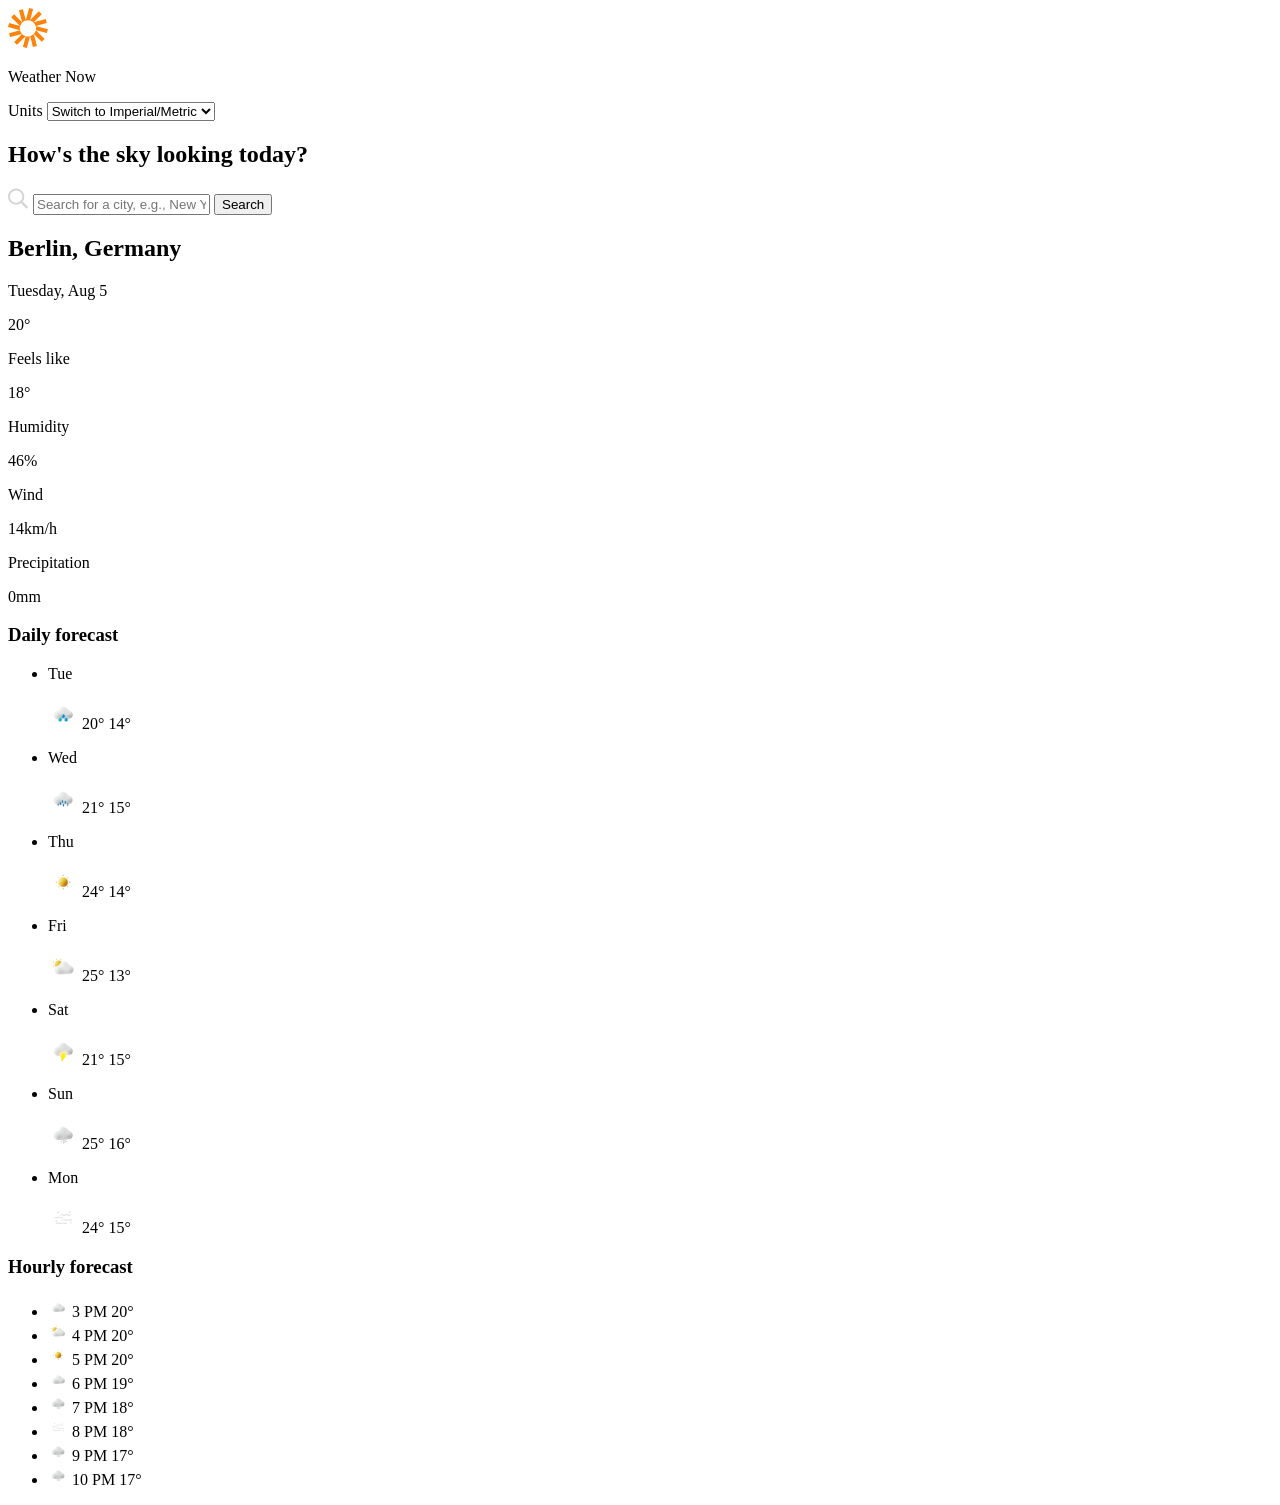
==== index.html @ db1abc0e "fix structure" ====
<!DOCTYPE html>
<html lang="en">
<head>
  <meta charset="UTF-8">
  <meta name="viewport" content="width=device-width, initial-scale=1.0"> <!-- displays site properly based on user's device -->

  <link rel="icon" type="image/png" sizes="32x32" href="./assets/images/favicon-32x32.png">
  
  <title>Frontend Mentor | Weather app</title>

</head>
<body>

  <div class="app">

<header>
  <div class="logo">
    <img src="./assets/images/logo.svg" alt="logo">
    <p>Weather Now</p>
  </div>
<!-- <label for="select">Units</label> -->
  <div class="units">
  <label for="select">Units</label>
  <select id="select">
    <option value="">Switch to Imperial/Metric</option>
    <option value="">Temperature</option>
    <option value="">Celsius (°C)</option>
    <option value="">Fahrenheit (°F)</option>
    <option value=""> Wind Speed   km/h
    mph</option>
    <option value="">Precipitation</option>
    <option value="">Millimeters (mm)</option>
     <option value="">  Inches (in)</option>
  </select>
</div>
  </header>

<section class="search">
  <h1>How's the sky looking today?</h1>
<label class="label">
  <img src="./assets/images/icon-search.svg" alt="search">
 
  <input type="text" placeholder="Search for a city, e.g., New York">
</label>
<button>Search</button>
</section>

<div class="content">
  <div class="left">
    <div class="main-card">
      <div class="weather-info">
        <h2>Berlin, Germany</h2>
        <p>Tuesday, Aug 5</p>
      </div>
    <div class="temperature">
        <span>20°</span>
      </div>
  
      </div>

      <div class="stat-card">
            <div class="stat">
              <p>Feels like</p>
              <span>18°</span>
            </div>
             <div class="stat">
               <p>Humidity</p>
              <span>46%</span>
             </div>
              <div class="stat">
                <p>Wind</p>
              <span>14km/h</span>
              </div>
               <div class="stat">
                 <p>Precipitation</p>
               <span>0mm</span>
               </div>
        </div>
               <section class="daily">
              <h3>Daily forecast</h3>
  
              <ul class="daily-card">
                <li>
                  <p>Tue</p>
                  <img src="./assets/images/icon-rain.webp" alt="tue" width="30px" height="30px">
                  <span>20°</span>
                  <span>14°</span>
                </li>
                <li>
                   <p>Wed</p>
                  <img src="./assets/images/icon-drizzle.webp" alt="tue" width="30px" height="30px">
                  <span>21°</span>
                  <span>15°</span>
                </li>
                <li>
                   <p>Thu</p>
                  <img src="./assets/images/icon-sunny.webp" alt="tue" width="30px" height="30px">
                  <span>24°</span>
                  <span>14°</span>
                </li>
                <li>
                   <p>Fri</p>
                  <img src="./assets/images/icon-partly-cloudy.webp" alt="tue" width="30px" height="30px">
                  <span>25°</span>
                  <span>13°</span>
                </li>
                <li>
                  <p>Sat</p>
                  <img src="./assets/images/icon-storm.webp" alt="tue" width="30px" height="30px">
                  <span>21°</span>
                  <span>15°</span>
                </li>
                <li>
                  <p>Sun</p>
                  <img src="./assets/images/icon-snow.webp" alt="tue" width="30px" height="30px">
                  <span>25°</span>
                  <span>16°</span>
                </li>
                <li>
                  <p>Mon</p>
                  <img src="./assets/images/icon-fog.webp" alt="tue" width="30px" height="30px">
                  <span>24°</span>
                  <span>15°</span>
                </li>
              </ul>
              <!-- Insert daily forecast for the next 7 days here -->
            </section>
  </div>
  
  
    <div class="right">
      <h3>Hourly forecast</h3>
      <ul class="hourly">
        <li>
          <img src="./assets/images/icon-overcast.webp" alt="tue" width="20px" height="20px">
          <span>3 PM</span>
          <span>20°</span>
        </li>
         <li>
          <img src="./assets/images/icon-partly-cloudy.webp" alt="tue" width="20px" height="20px">
          <span>4 PM</span>
          <span>20°</span>
        </li>
        <li>
          <img src="./assets/images/icon-sunny.webp" alt="tue" width="20px" height="20px">
          <span>5 PM</span>
          <span>20°</span>
        </li>
         <li>
          <img src="./assets/images/icon-overcast.webp" alt="tue" width="20px" height="20px">
          <span>6 PM</span>
          <span>19°</span>
        </li>
         <li>
          <img src="./assets/images/icon-snow.webp" alt="tue" width="20px" height="20px">
          <span>7 PM</span>
          <span>18°</span>
        </li>
         <li>
          <img src="./assets/images/icon-fog.webp" alt="tue" width="20px" height="20px">
          <span>8 PM</span>
          <span>18°</span>
        </li>
         <li>
          <img src="./assets/images/icon-snow.webp" alt="tue" width="20px" height="20px">
          <span>9 PM</span>
          <span>17°</span>
        </li>
          <li>
          <img src="./assets/images/icon-snow.webp" alt="tue" width="20px" height="20px">
          <span>10 PM</span>
          <span>17°</span>
        </li>
      </ul>
        </div>
</div>
</div>
    <!-- Insert hourly forecast for the selected day here -->
</div>
</body>
</html>
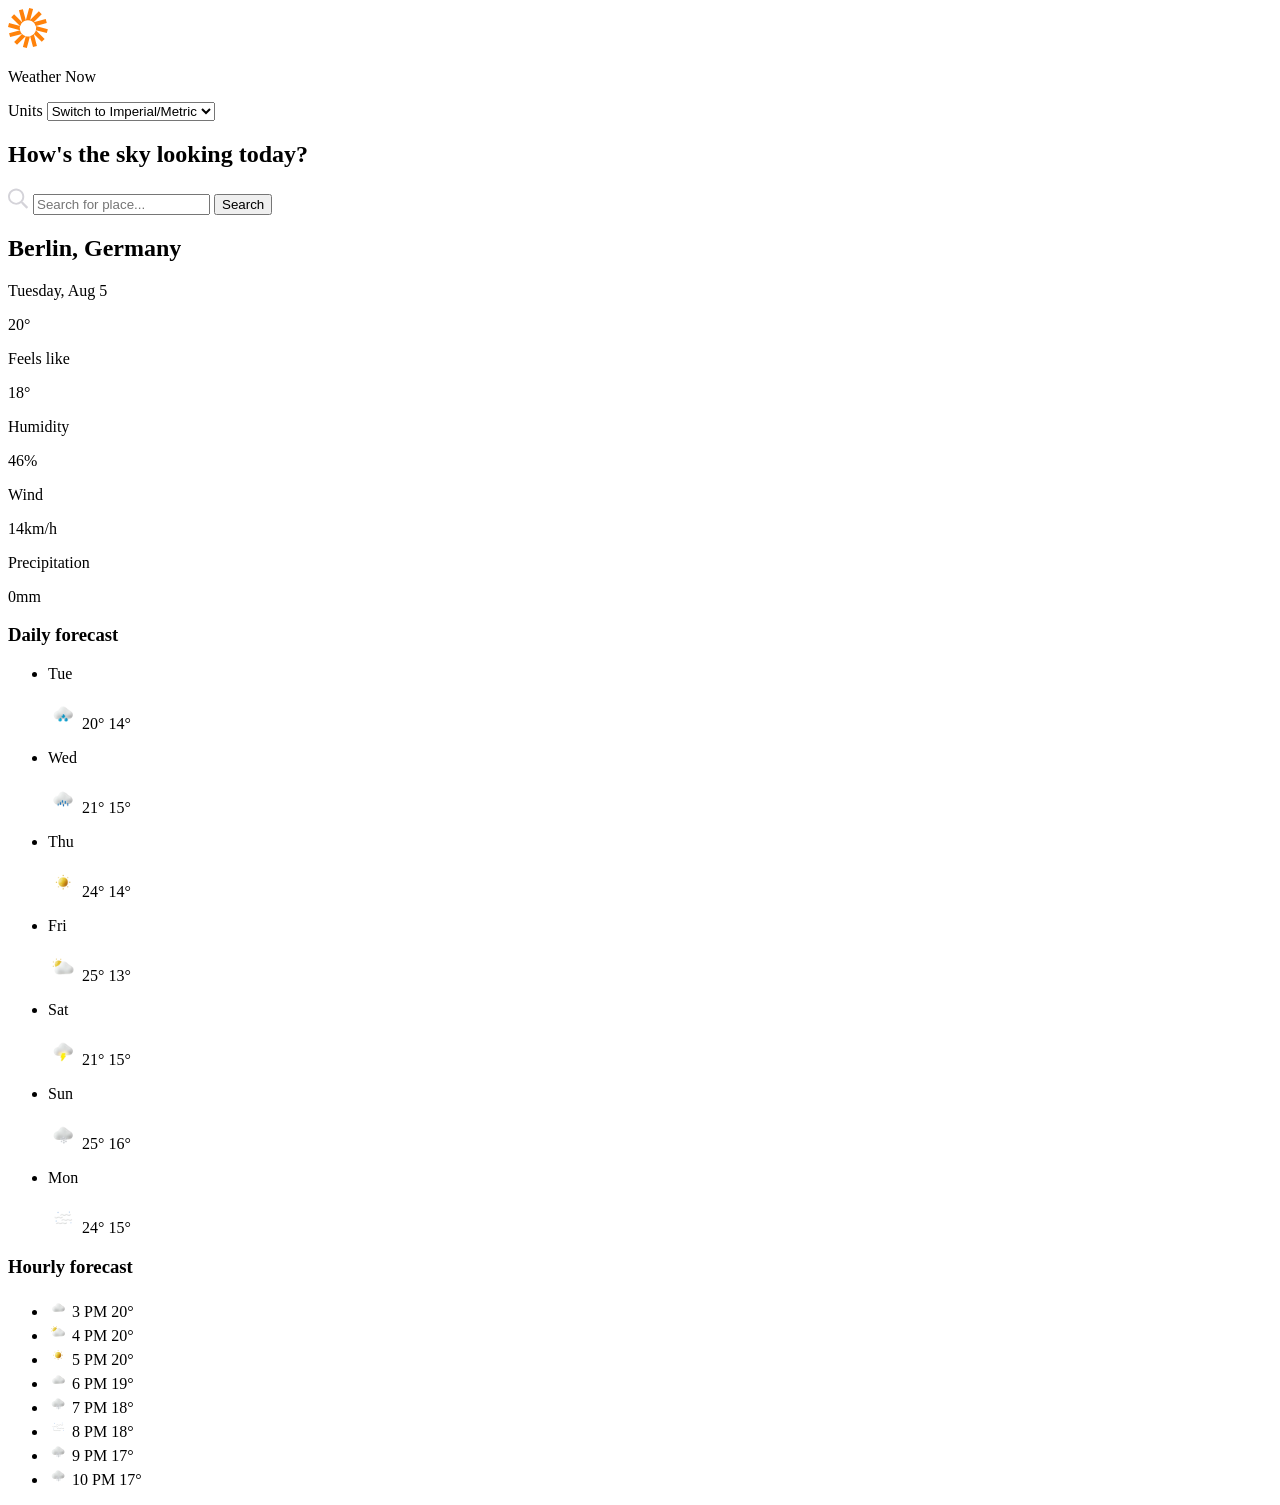
==== commit 77b21e84: "fix html" ====
--- a/index.html
+++ b/index.html
@@ -40,7 +40,7 @@
 <label class="label">
   <img src="./assets/images/icon-search.svg" alt="search">
  
-  <input type="text" placeholder="Search for a city, e.g., New York">
+  <input type="text" placeholder="Search for place...">
 </label>
 <button>Search</button>
 </section>
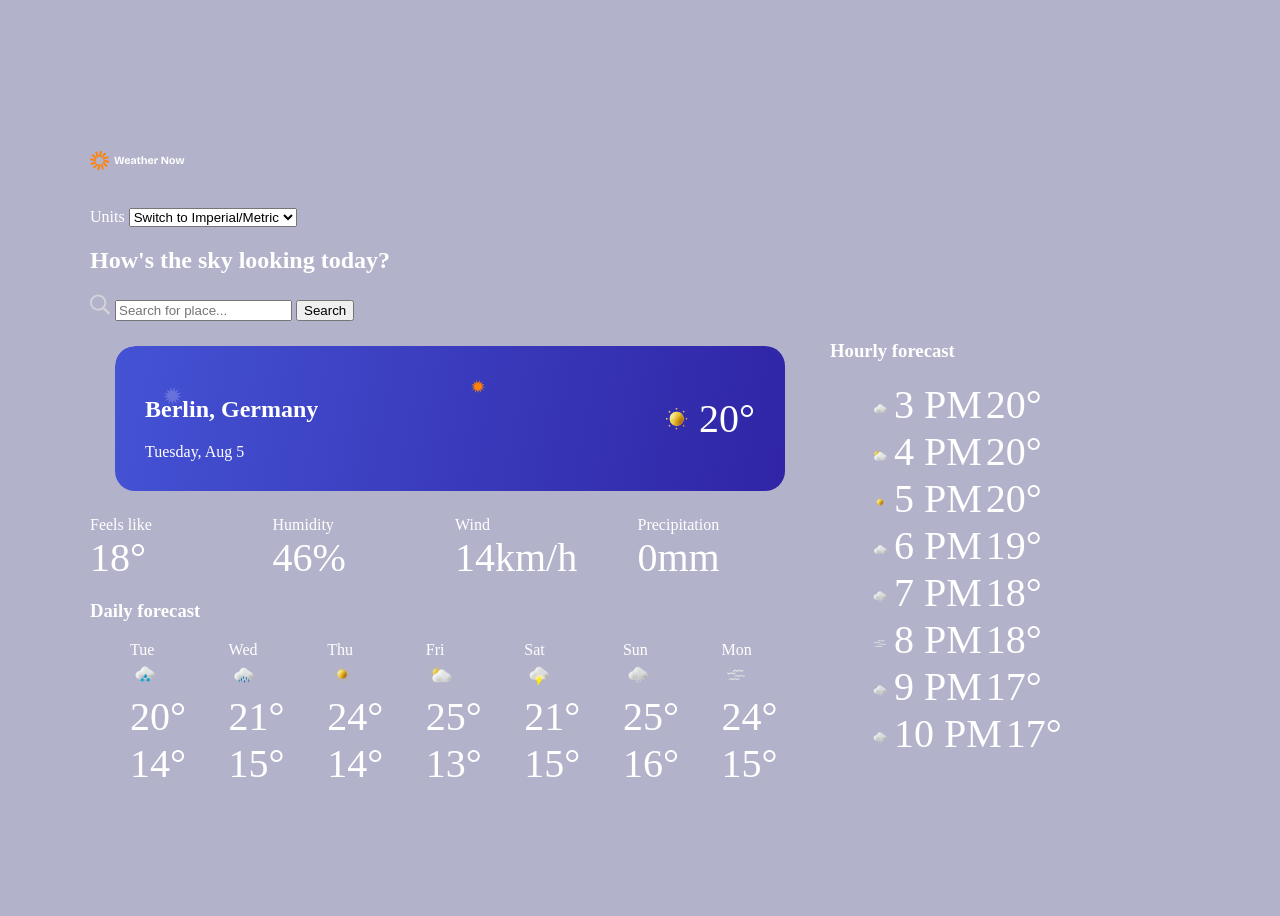
==== commit af306609: "create css" ====
--- a/index.html
+++ b/index.html
@@ -7,16 +7,14 @@
   <link rel="icon" type="image/png" sizes="32x32" href="./assets/images/favicon-32x32.png">
   
   <title>Frontend Mentor | Weather app</title>
-
+  <link rel="stylesheet" href="./style.css">
 </head>
 <body>
 
   <div class="app">
-
-<header>
+  <header>
   <div class="logo">
-    <img src="./assets/images/logo.svg" alt="logo">
-    <p>Weather Now</p>
+    <img src="./assets/images/logo.svg" alt="logo" width="95px" height="95px">
   </div>
 <!-- <label for="select">Units</label> -->
   <div class="units">
@@ -52,7 +50,12 @@
         <h2>Berlin, Germany</h2>
         <p>Tuesday, Aug 5</p>
       </div>
+      <div class="temperature-mobile">
+      <img src="./assets/images/icon-sunny.webp" alt="tue" width="45px" height="45px">
+        <span>68°</span>
+      </div>
     <div class="temperature">
+      <img src="./assets/images/icon-sunny.webp" alt="tue" width="45px" height="45px">
         <span>20°</span>
       </div>
   
@@ -176,6 +179,5 @@
 </div>
 </div>
     <!-- Insert hourly forecast for the selected day here -->
-</div>
 </body>
 </html>
--- a/style.css
+++ b/style.css
@@ -0,0 +1,113 @@
+body{
+    display: flex;
+    justify-content: center;
+    align-items: center;
+    min-height: 100vh;
+    color: white;
+    background-color:rgb(178, 178, 202);
+}
+
+ul{
+    list-style-type: none;
+}
+span{
+    color: white;
+    font-size: 40px;
+}
+.app{
+    width: 1100px;
+}
+
+@media screen and (min-width: 768px){
+.content{
+    display: grid;
+    grid-template-columns: 2fr 1fr;
+    gap: 20px;
+}
+}
+
+.stat-card{
+    display: grid;
+    grid-template-columns: repeat(2, 1fr);
+}
+
+@media screen and (min-width: 768px){
+.stat-card{
+    display: grid;
+    grid-template-columns: repeat(4, 1fr);
+    gap: 10px;
+}
+}
+
+@media screen and (min-width: 768px){
+    .daily-card{
+    display: flex;
+    gap: 10px;
+}
+}
+
+.daily-card{
+    display: grid;
+     grid-template-columns: repeat(3, 1fr);
+    gap: 15px;
+}
+
+@media screen and (min-width: 768px){
+    .daily-card{
+    display: flex;
+    gap: 10px;
+}
+}
+
+.main-card{
+    background-image: url(./assets/images/bg-today-small.svg);
+    padding: 15px;
+    border-radius: 20px;
+    /* margin: 30px; */
+}
+@media screen and (min-width: 768px){
+.main-card{
+    background-image: url(./assets/images/bg-today-large.svg);
+    padding: 30px;
+    border-radius: 20px;
+    display: flex;
+    justify-content: space-between;
+    margin: 25px;
+}
+}
+
+.temperature-mobile{
+    display: flex;
+justify-content: center;
+align-items: center;
+}
+
+@media screen and (min-width: 768px){
+.temperature-mobile{
+display: none;
+}
+}
+
+@media screen and (min-width: 768px){
+.temperature{
+display: flex;
+justify-content: center;
+align-items: center;
+}
+}
+
+
+
+@media screen and (max-width: 765px){
+    .temperature{
+display: none;
+}
+}
+.logo{
+    display: flex;
+    align-items: center;
+    gap: 8px;
+}
+p{
+    margin: 0;
+}
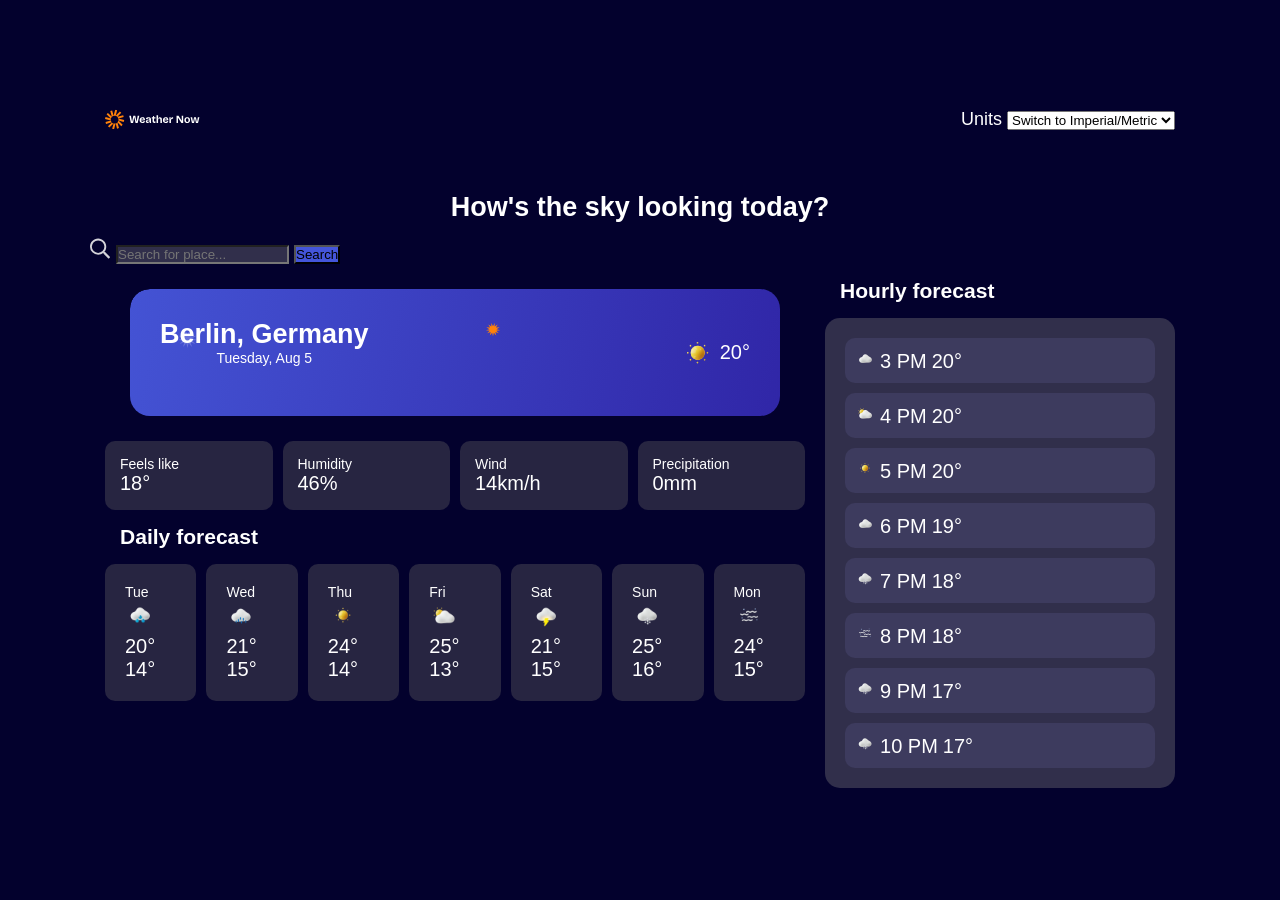
==== commit d277b866: "create mobile-version" ====
--- a/index.html
+++ b/index.html
@@ -3,18 +3,15 @@
 <head>
   <meta charset="UTF-8">
   <meta name="viewport" content="width=device-width, initial-scale=1.0"> <!-- displays site properly based on user's device -->
-
   <link rel="icon" type="image/png" sizes="32x32" href="./assets/images/favicon-32x32.png">
-  
-  <title>Frontend Mentor | Weather app</title>
+  <title>Weather app</title>
   <link rel="stylesheet" href="./style.css">
 </head>
 <body>
-
   <div class="app">
   <header>
   <div class="logo">
-    <img src="./assets/images/logo.svg" alt="logo" width="95px" height="95px">
+  <img src="./assets/images/logo.svg" alt="logo" width="95px" height="95px">
   </div>
 <!-- <label for="select">Units</label> -->
   <div class="units">
@@ -24,25 +21,21 @@
     <option value="">Temperature</option>
     <option value="">Celsius (°C)</option>
     <option value="">Fahrenheit (°F)</option>
-    <option value=""> Wind Speed   km/h
-    mph</option>
+    <option value=""> Wind Speed km/h mph</option>
     <option value="">Precipitation</option>
     <option value="">Millimeters (mm)</option>
-     <option value="">  Inches (in)</option>
+     <option value="">Inches (in)</option>
   </select>
-</div>
+  </div>
   </header>
-
-<section class="search">
+  <section class="search">
   <h1>How's the sky looking today?</h1>
 <label class="label">
   <img src="./assets/images/icon-search.svg" alt="search">
- 
   <input type="text" placeholder="Search for place...">
 </label>
 <button>Search</button>
 </section>
-
 <div class="content">
   <div class="left">
     <div class="main-card">
@@ -51,17 +44,15 @@
         <p>Tuesday, Aug 5</p>
       </div>
       <div class="temperature-mobile">
-      <img src="./assets/images/icon-sunny.webp" alt="tue" width="45px" height="45px">
+      <img src="./assets/images/icon-sunny.webp" alt="tue" width="80px" height="80px">
         <span>68°</span>
       </div>
     <div class="temperature">
       <img src="./assets/images/icon-sunny.webp" alt="tue" width="45px" height="45px">
         <span>20°</span>
       </div>
-  
       </div>
-
-      <div class="stat-card">
+    <div class="stat-card">
             <div class="stat">
               <p>Feels like</p>
               <span>18°</span>
@@ -81,95 +72,91 @@
         </div>
                <section class="daily">
               <h3>Daily forecast</h3>
-  
               <ul class="daily-card">
-                <li>
+                <li class="dayly-days">
                   <p>Tue</p>
                   <img src="./assets/images/icon-rain.webp" alt="tue" width="30px" height="30px">
                   <span>20°</span>
                   <span>14°</span>
                 </li>
-                <li>
+                <li class="dayly-days">
                    <p>Wed</p>
                   <img src="./assets/images/icon-drizzle.webp" alt="tue" width="30px" height="30px">
                   <span>21°</span>
                   <span>15°</span>
                 </li>
-                <li>
+                <li class="dayly-days">
                    <p>Thu</p>
                   <img src="./assets/images/icon-sunny.webp" alt="tue" width="30px" height="30px">
                   <span>24°</span>
                   <span>14°</span>
                 </li>
-                <li>
+                <li class="dayly-days">
                    <p>Fri</p>
                   <img src="./assets/images/icon-partly-cloudy.webp" alt="tue" width="30px" height="30px">
                   <span>25°</span>
                   <span>13°</span>
                 </li>
-                <li>
+                <li class="dayly-days">
                   <p>Sat</p>
                   <img src="./assets/images/icon-storm.webp" alt="tue" width="30px" height="30px">
                   <span>21°</span>
                   <span>15°</span>
                 </li>
-                <li>
+                <li class="dayly-days">
                   <p>Sun</p>
                   <img src="./assets/images/icon-snow.webp" alt="tue" width="30px" height="30px">
                   <span>25°</span>
                   <span>16°</span>
                 </li>
-                <li>
+                <li class="dayly-days">
                   <p>Mon</p>
                   <img src="./assets/images/icon-fog.webp" alt="tue" width="30px" height="30px">
                   <span>24°</span>
                   <span>15°</span>
                 </li>
               </ul>
-              <!-- Insert daily forecast for the next 7 days here -->
             </section>
   </div>
-  
-  
-    <div class="right">
+  <div class="right">
       <h3>Hourly forecast</h3>
       <ul class="hourly">
-        <li>
+        <li class="card-hourly">
           <img src="./assets/images/icon-overcast.webp" alt="tue" width="20px" height="20px">
           <span>3 PM</span>
           <span>20°</span>
         </li>
-         <li>
+         <li class="card-hourly">
           <img src="./assets/images/icon-partly-cloudy.webp" alt="tue" width="20px" height="20px">
           <span>4 PM</span>
           <span>20°</span>
         </li>
-        <li>
+        <li class="card-hourly">
           <img src="./assets/images/icon-sunny.webp" alt="tue" width="20px" height="20px">
           <span>5 PM</span>
           <span>20°</span>
         </li>
-         <li>
+         <li class="card-hourly">
           <img src="./assets/images/icon-overcast.webp" alt="tue" width="20px" height="20px">
           <span>6 PM</span>
           <span>19°</span>
         </li>
-         <li>
+         <li class="card-hourly">
           <img src="./assets/images/icon-snow.webp" alt="tue" width="20px" height="20px">
           <span>7 PM</span>
           <span>18°</span>
         </li>
-         <li>
+         <li class="card-hourly">
           <img src="./assets/images/icon-fog.webp" alt="tue" width="20px" height="20px">
           <span>8 PM</span>
           <span>18°</span>
         </li>
-         <li>
+         <li class="card-hourly">
           <img src="./assets/images/icon-snow.webp" alt="tue" width="20px" height="20px">
           <span>9 PM</span>
           <span>17°</span>
         </li>
-          <li>
+          <li class="card-hourly">
           <img src="./assets/images/icon-snow.webp" alt="tue" width="20px" height="20px">
           <span>10 PM</span>
           <span>17°</span>
--- a/style.css
+++ b/style.css
@@ -1,25 +1,92 @@
+:root {
+  --primary-background-color:  hsl(243, 96%, 9%);
+  --primary-background-section:  hsl(243, 27%, 20%);
+  --primary-card-right: hsl(243, 23%, 24%);
+  --primary-card-hourly:hsl(243, 23%, 30%);
+  --primary-card-section-color: hsl(0, 0%, 100%);
+}
+
+*{
+    margin: 0;
+    padding: 0;
+}
+
+
 body{
+      font-family: "Barlow Semi Condensed", sans-serif;
+    font-size: 18px;
+    font-weight: 300;
     display: flex;
     justify-content: center;
     align-items: center;
     min-height: 100vh;
     color: white;
-    background-color:rgb(178, 178, 202);
+    background-color:var(--primary-background-color);
 }
 
 ul{
     list-style-type: none;
 }
+
+
 span{
     color: white;
-    font-size: 40px;
-}
+    font-size: 20px;
+    font-weight: 200;
+}
+
+input{
+    background-color: var(--primary-card-right);
+   
+}
+
+button{
+    background-color: hsl(233, 67%, 56%);
+}
+
+header{
+    display: flex;
+    justify-content: space-between;
+    align-items: center;
+    margin: 0 15px 10px 15px;
+}
+
+h1{
+    text-align: center;
+    padding: 15px;
+}
+
+h3{
+    padding: 15px;
+}
+
+p{
+    font-size: 14px;
+}
+
 .app{
-    width: 1100px;
-}
-
-@media screen and (min-width: 768px){
+    max-width: 1100px;
+}
+
+.stat{
+    padding: 15px;
+    background-color: var(--primary-background-section);
+}
+
+.card-hourly{
+    background-color: var(--primary-card-hourly);
+    padding: 10px;
+    margin: 10px;
+    border-radius: 10px;
+}
+
 .content{
+    margin-left: 15px;
+    margin-right: 15px;
+}
+
+@media screen and (min-width: 768px){
+    .content{
     display: grid;
     grid-template-columns: 2fr 1fr;
     gap: 20px;
@@ -29,10 +96,15 @@
 .stat-card{
     display: grid;
     grid-template-columns: repeat(2, 1fr);
-}
-
-@media screen and (min-width: 768px){
-.stat-card{
+    gap: 10px;
+}
+
+.stat{
+    border-radius: 10px;
+}
+
+@media screen and (min-width: 768px){
+    .stat-card{
     display: grid;
     grid-template-columns: repeat(4, 1fr);
     gap: 10px;
@@ -42,14 +114,22 @@
 @media screen and (min-width: 768px){
     .daily-card{
     display: flex;
-    gap: 10px;
+    gap: 20px;
 }
 }
 
 .daily-card{
-    display: grid;
-     grid-template-columns: repeat(3, 1fr);
-    gap: 15px;
+    /* margin: 15px; */
+    display: grid;
+    grid-template-columns: repeat(3, 1fr);
+    gap: 10px;
+
+  }
+
+.dayly-days{
+  background-color: var(--primary-background-section);
+  border-radius: 10px;
+  padding: 20px;
 }
 
 @media screen and (min-width: 768px){
@@ -63,8 +143,10 @@
     background-image: url(./assets/images/bg-today-small.svg);
     padding: 15px;
     border-radius: 20px;
-    /* margin: 30px; */
-}
+    margin: 18px 0 18px 0;
+    
+}
+
 @media screen and (min-width: 768px){
 .main-card{
     background-image: url(./assets/images/bg-today-large.svg);
@@ -76,23 +158,29 @@
 }
 }
 
+.weather-info{
+    text-align: center;
+    margin-bottom: 20px;
+}
 .temperature-mobile{
     display: flex;
-justify-content: center;
-align-items: center;
+    justify-content: center;
+    align-items: center;
+    gap: 40px;
+    font-weight:bold;
 }
 
 @media screen and (min-width: 768px){
 .temperature-mobile{
-display: none;
+    display: none;
 }
 }
 
 @media screen and (min-width: 768px){
 .temperature{
-display: flex;
-justify-content: center;
-align-items: center;
+    display: flex;
+    justify-content: center;
+    align-items: center;
 }
 }
 
@@ -100,7 +188,7 @@
 
 @media screen and (max-width: 765px){
     .temperature{
-display: none;
+    display: none;
 }
 }
 .logo{
@@ -108,6 +196,11 @@
     align-items: center;
     gap: 8px;
 }
-p{
-    margin: 0;
+
+
+.hourly{
+    background-color: var(--primary-card-right);
+  padding: 10px;
+  border-radius: 15px;
+  margin-bottom: 40px;
 }
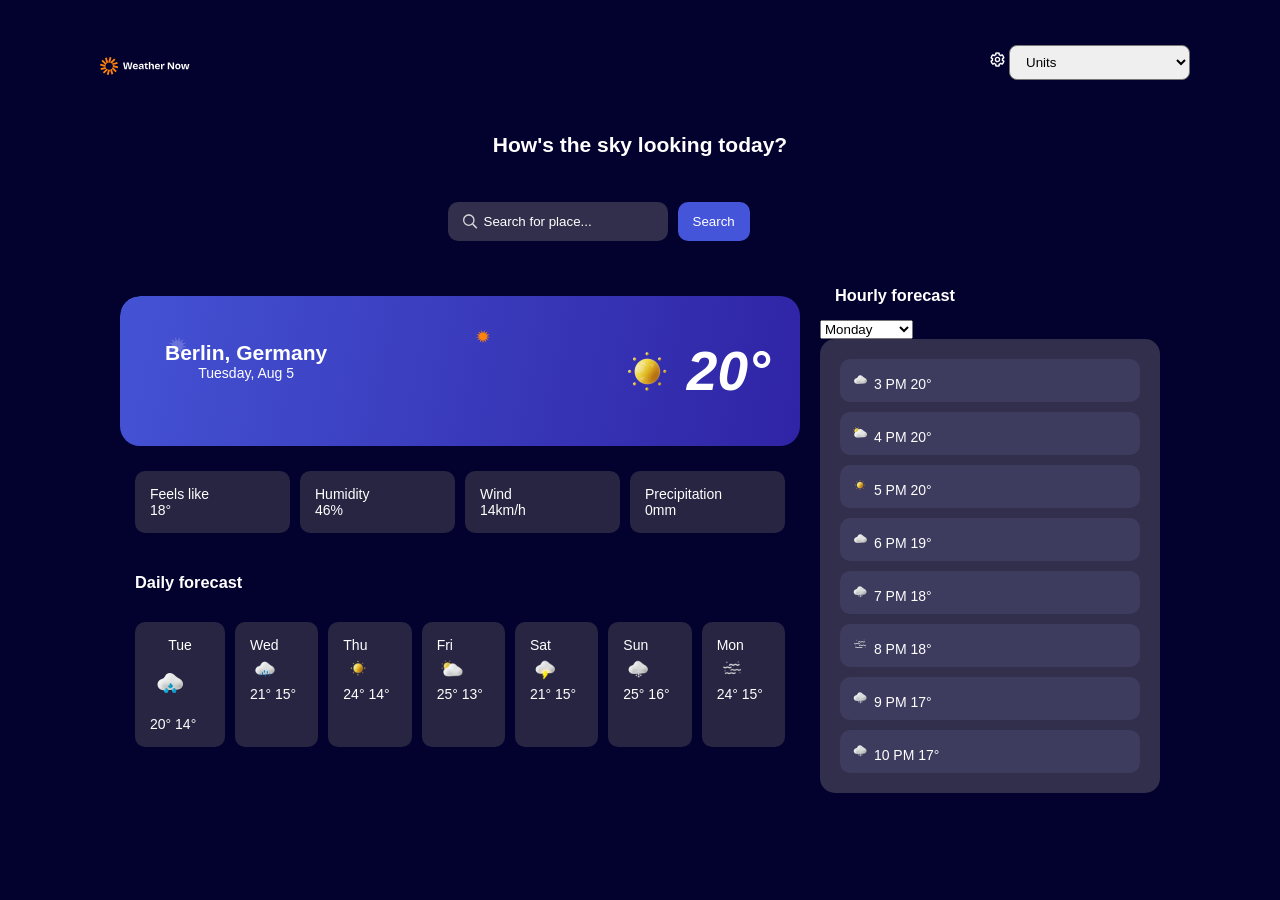
==== commit 90263331: "search section" ====
--- a/index.html
+++ b/index.html
@@ -1,170 +1,291 @@
-<!DOCTYPE html>
+<!doctype html>
 <html lang="en">
-<head>
-  <meta charset="UTF-8">
-  <meta name="viewport" content="width=device-width, initial-scale=1.0"> <!-- displays site properly based on user's device -->
-  <link rel="icon" type="image/png" sizes="32x32" href="./assets/images/favicon-32x32.png">
-  <title>Weather app</title>
-  <link rel="stylesheet" href="./style.css">
-</head>
-<body>
-  <div class="app">
-  <header>
-  <div class="logo">
-  <img src="./assets/images/logo.svg" alt="logo" width="95px" height="95px">
-  </div>
-<!-- <label for="select">Units</label> -->
-  <div class="units">
-  <label for="select">Units</label>
-  <select id="select">
-    <option value="">Switch to Imperial/Metric</option>
-    <option value="">Temperature</option>
-    <option value="">Celsius (°C)</option>
-    <option value="">Fahrenheit (°F)</option>
-    <option value=""> Wind Speed km/h mph</option>
-    <option value="">Precipitation</option>
-    <option value="">Millimeters (mm)</option>
-     <option value="">Inches (in)</option>
-  </select>
-  </div>
-  </header>
-  <section class="search">
-  <h1>How's the sky looking today?</h1>
-<label class="label">
-  <img src="./assets/images/icon-search.svg" alt="search">
-  <input type="text" placeholder="Search for place...">
-</label>
-<button>Search</button>
-</section>
-<div class="content">
-  <div class="left">
-    <div class="main-card">
-      <div class="weather-info">
-        <h2>Berlin, Germany</h2>
-        <p>Tuesday, Aug 5</p>
-      </div>
-      <div class="temperature-mobile">
-      <img src="./assets/images/icon-sunny.webp" alt="tue" width="80px" height="80px">
-        <span>68°</span>
-      </div>
-    <div class="temperature">
-      <img src="./assets/images/icon-sunny.webp" alt="tue" width="45px" height="45px">
-        <span>20°</span>
-      </div>
-      </div>
-    <div class="stat-card">
+  <head>
+    <meta charset="UTF-8" />
+    <meta name="viewport" content="width=device-width, initial-scale=1.0" />
+    <!-- displays site properly based on user's device -->
+    <link
+      rel="icon"
+      type="image/png"
+      sizes="32x32"
+      href="./assets/images/favicon-32x32.png"
+    />
+    <title>Weather app</title>
+    <link rel="stylesheet" href="./style.css" />
+  </head>
+  <body>
+    <div class="app">
+      <header>
+        <div class="logo">
+          <img
+            src="./assets/images/logo.svg"
+            alt="logo"
+            width="90px"
+            height=""
+          />
+        </div>
+        <!-- <label for="select">Units</label> -->
+        <div class="units">
+          <img
+            class="icon-units"
+            src="./assets/images/icon-units.svg"
+            alt="logo"
+            width="15px"
+            height="15px"
+          />
+          <label for="select"></label>
+          <select id="select">
+            <option value="">Units</option>
+            <option value="">Temperature</option>
+            <option value="">Celsius (°C)</option>
+            <option value="">Fahrenheit (°F)</option>
+            <option value="">Wind Speed km/h mph</option>
+            <option value="">Precipitation</option>
+            <option value="">Millimeters (mm)</option>
+            <option value="">Inches (in)</option>
+          </select>
+        </div>
+      </header>
+      <section class="search-section">
+        <h1>How's the sky looking today?</h1>
+        <div class="search-field">
+          <label class="label">
+            <img
+              class="icon-search"
+              src="./assets/images/icon-search.svg"
+              width="15"
+              alt="search"
+            />
+            <input type="text" placeholder="Search for place..." />
+          </label>
+          <button>Search</button>
+        </div>
+      </section>
+      <div class="content">
+        <div class="left">
+          <div class="main-card">
+            <div class="weather-info">
+              <h2>Berlin, Germany</h2>
+              <p>Tuesday, Aug 5</p>
+            </div>
+            <div class="temperature-mobile">
+              <img
+                src="./assets/images/icon-sunny.webp"
+                alt="tue"
+                width="80px"
+                height="80px"
+              />
+              <span>68°</span>
+            </div>
+            <div class="temperature">
+              <img
+                src="./assets/images/icon-sunny.webp"
+                alt="tue"
+                width="80px"
+                height="80px"
+              />
+              <span>20°</span>
+            </div>
+          </div>
+          <div class="stat-card">
             <div class="stat">
               <p>Feels like</p>
               <span>18°</span>
             </div>
-             <div class="stat">
-               <p>Humidity</p>
+            <div class="stat">
+              <p>Humidity</p>
               <span>46%</span>
-             </div>
-              <div class="stat">
-                <p>Wind</p>
+            </div>
+            <div class="stat">
+              <p>Wind</p>
               <span>14km/h</span>
-              </div>
-               <div class="stat">
-                 <p>Precipitation</p>
-               <span>0mm</span>
-               </div>
-        </div>
-               <section class="daily">
-              <h3>Daily forecast</h3>
-              <ul class="daily-card">
-                <li class="dayly-days">
-                  <p>Tue</p>
-                  <img src="./assets/images/icon-rain.webp" alt="tue" width="30px" height="30px">
-                  <span>20°</span>
-                  <span>14°</span>
-                </li>
-                <li class="dayly-days">
-                   <p>Wed</p>
-                  <img src="./assets/images/icon-drizzle.webp" alt="tue" width="30px" height="30px">
-                  <span>21°</span>
-                  <span>15°</span>
-                </li>
-                <li class="dayly-days">
-                   <p>Thu</p>
-                  <img src="./assets/images/icon-sunny.webp" alt="tue" width="30px" height="30px">
-                  <span>24°</span>
-                  <span>14°</span>
-                </li>
-                <li class="dayly-days">
-                   <p>Fri</p>
-                  <img src="./assets/images/icon-partly-cloudy.webp" alt="tue" width="30px" height="30px">
-                  <span>25°</span>
-                  <span>13°</span>
-                </li>
-                <li class="dayly-days">
-                  <p>Sat</p>
-                  <img src="./assets/images/icon-storm.webp" alt="tue" width="30px" height="30px">
-                  <span>21°</span>
-                  <span>15°</span>
-                </li>
-                <li class="dayly-days">
-                  <p>Sun</p>
-                  <img src="./assets/images/icon-snow.webp" alt="tue" width="30px" height="30px">
-                  <span>25°</span>
-                  <span>16°</span>
-                </li>
-                <li class="dayly-days">
-                  <p>Mon</p>
-                  <img src="./assets/images/icon-fog.webp" alt="tue" width="30px" height="30px">
-                  <span>24°</span>
-                  <span>15°</span>
-                </li>
-              </ul>
-            </section>
-  </div>
-  <div class="right">
-      <h3>Hourly forecast</h3>
-      <ul class="hourly">
-        <li class="card-hourly">
-          <img src="./assets/images/icon-overcast.webp" alt="tue" width="20px" height="20px">
-          <span>3 PM</span>
-          <span>20°</span>
-        </li>
-         <li class="card-hourly">
-          <img src="./assets/images/icon-partly-cloudy.webp" alt="tue" width="20px" height="20px">
-          <span>4 PM</span>
-          <span>20°</span>
-        </li>
-        <li class="card-hourly">
-          <img src="./assets/images/icon-sunny.webp" alt="tue" width="20px" height="20px">
-          <span>5 PM</span>
-          <span>20°</span>
-        </li>
-         <li class="card-hourly">
-          <img src="./assets/images/icon-overcast.webp" alt="tue" width="20px" height="20px">
-          <span>6 PM</span>
-          <span>19°</span>
-        </li>
-         <li class="card-hourly">
-          <img src="./assets/images/icon-snow.webp" alt="tue" width="20px" height="20px">
-          <span>7 PM</span>
-          <span>18°</span>
-        </li>
-         <li class="card-hourly">
-          <img src="./assets/images/icon-fog.webp" alt="tue" width="20px" height="20px">
-          <span>8 PM</span>
-          <span>18°</span>
-        </li>
-         <li class="card-hourly">
-          <img src="./assets/images/icon-snow.webp" alt="tue" width="20px" height="20px">
-          <span>9 PM</span>
-          <span>17°</span>
-        </li>
-          <li class="card-hourly">
-          <img src="./assets/images/icon-snow.webp" alt="tue" width="20px" height="20px">
-          <span>10 PM</span>
-          <span>17°</span>
-        </li>
-      </ul>
-        </div>
-</div>
-</div>
+            </div>
+            <div class="stat">
+              <p>Precipitation</p>
+              <span>0mm</span>
+            </div>
+          </div>
+          <section class="daily">
+            <h3>Daily forecast</h3>
+            <ul class="daily-card">
+              <li class="dayly-days">
+                <p class="text-daily">Tue</p>
+                <img
+                  class="picture-daily"
+                  src="./assets/images/icon-rain.webp"
+                  alt="tue"
+                  width="40px"
+                  height="40px"
+                />
+                <span class="text-daily">20°</span>
+                <span class="text-daily">14°</span>
+              </li>
+              <li class="dayly-days">
+                <p>Wed</p>
+                <img
+                  src="./assets/images/icon-drizzle.webp"
+                  alt="tue"
+                  width="30px"
+                  height="30px"
+                />
+                <span>21°</span>
+                <span>15°</span>
+              </li>
+              <li class="dayly-days">
+                <p>Thu</p>
+                <img
+                  src="./assets/images/icon-sunny.webp"
+                  alt="tue"
+                  width="30px"
+                  height="30px"
+                />
+                <span>24°</span>
+                <span>14°</span>
+              </li>
+              <li class="dayly-days">
+                <p>Fri</p>
+                <img
+                  src="./assets/images/icon-partly-cloudy.webp"
+                  alt="tue"
+                  width="30px"
+                  height="30px"
+                />
+                <span>25°</span>
+                <span>13°</span>
+              </li>
+              <li class="dayly-days">
+                <p>Sat</p>
+                <img
+                  src="./assets/images/icon-storm.webp"
+                  alt="tue"
+                  width="30px"
+                  height="30px"
+                />
+                <span>21°</span>
+                <span>15°</span>
+              </li>
+              <li class="dayly-days">
+                <p>Sun</p>
+                <img
+                  src="./assets/images/icon-snow.webp"
+                  alt="tue"
+                  width="30px"
+                  height="30px"
+                />
+                <span>25°</span>
+                <span>16°</span>
+              </li>
+              <li class="dayly-days">
+                <p>Mon</p>
+                <img
+                  src="./assets/images/icon-fog.webp"
+                  alt="tue"
+                  width="30px"
+                  height="30px"
+                />
+                <span>24°</span>
+                <span>15°</span>
+              </li>
+            </ul>
+          </section>
+        </div>
+        <div class="right">
+          <h3>Hourly forecast</h3>
+
+          <select id="select">
+            <option value="">Monday</option>
+            <option value="">Tuesday</option>
+            <option value="">Wednesday</option>
+            <option value="">Thursday</option>
+            <option value="">Friday</option>
+            <option value="">Suturday</option>
+            <option value="">Sunday</option>
+          </select>
+          <ul class="hourly">
+            <li class="card-hourly">
+              <img
+                src="./assets/images/icon-overcast.webp"
+                alt="tue"
+                width="20px"
+                height="20px"
+              />
+              <span>3 PM</span>
+              <span>20°</span>
+            </li>
+            <li class="card-hourly">
+              <img
+                src="./assets/images/icon-partly-cloudy.webp"
+                alt="tue"
+                width="20px"
+                height="20px"
+              />
+              <span>4 PM</span>
+              <span>20°</span>
+            </li>
+            <li class="card-hourly">
+              <img
+                src="./assets/images/icon-sunny.webp"
+                alt="tue"
+                width="20px"
+                height="20px"
+              />
+              <span>5 PM</span>
+              <span>20°</span>
+            </li>
+            <li class="card-hourly">
+              <img
+                src="./assets/images/icon-overcast.webp"
+                alt="tue"
+                width="20px"
+                height="20px"
+              />
+              <span>6 PM</span>
+              <span>19°</span>
+            </li>
+            <li class="card-hourly">
+              <img
+                src="./assets/images/icon-snow.webp"
+                alt="tue"
+                width="20px"
+                height="20px"
+              />
+              <span>7 PM</span>
+              <span>18°</span>
+            </li>
+            <li class="card-hourly">
+              <img
+                src="./assets/images/icon-fog.webp"
+                alt="tue"
+                width="20px"
+                height="20px"
+              />
+              <span>8 PM</span>
+              <span>18°</span>
+            </li>
+            <li class="card-hourly">
+              <img
+                src="./assets/images/icon-snow.webp"
+                alt="tue"
+                width="20px"
+                height="20px"
+              />
+              <span>9 PM</span>
+              <span>17°</span>
+            </li>
+            <li class="card-hourly">
+              <img
+                src="./assets/images/icon-snow.webp"
+                alt="tue"
+                width="20px"
+                height="20px"
+              />
+              <span>10 PM</span>
+              <span>17°</span>
+            </li>
+          </ul>
+        </div>
+      </div>
+    </div>
     <!-- Insert hourly forecast for the selected day here -->
-</body>
-</html>+  </body>
+</html>
--- a/style.css
+++ b/style.css
@@ -1,206 +1,273 @@
 :root {
-  --primary-background-color:  hsl(243, 96%, 9%);
-  --primary-background-section:  hsl(243, 27%, 20%);
+  --primary-background-color: hsl(243, 96%, 9%);
+  --primary-background-section: hsl(243, 27%, 20%);
   --primary-card-right: hsl(243, 23%, 24%);
-  --primary-card-hourly:hsl(243, 23%, 30%);
+  --primary-card-hourly: hsl(243, 23%, 30%);
   --primary-card-section-color: hsl(0, 0%, 100%);
 }
 
-*{
-    margin: 0;
-    padding: 0;
-}
-
-
-body{
-      font-family: "Barlow Semi Condensed", sans-serif;
-    font-size: 18px;
-    font-weight: 300;
-    display: flex;
+* {
+  margin: 0;
+  padding: 0;
+}
+
+body {
+  /* font-family: "Barlow Semi Condensed", sans-serif; */
+  font-family: Arial, sans-serif;
+  font-size: 14px;
+  font-weight: 300;
+  display: flex;
+  justify-content: center;
+  align-items: center;
+  min-height: 100vh;
+  color: white;
+  background-color: var(--primary-background-color);
+}
+
+ul {
+  list-style-type: none;
+}
+
+span {
+  color: white;
+}
+
+input {
+  background-color: var(--primary-card-right);
+  color: white;
+  border: none;
+  outline: none;
+}
+
+input::placeholder {
+  color: white;
+}
+
+button {
+  background-color: hsl(233, 67%, 56%);
+  color: white;
+  border-radius: 10px;
+  border: none;
+  padding: 12px 15px 12px 15px;
+}
+
+h1 {
+  text-align: center;
+  padding: 15px;
+  margin-top: 30px;
+  margin-bottom: 30px;
+}
+
+h3 {
+  padding: 15px;
+}
+
+p {
+  font-size: 14px;
+}
+
+header {
+  display: flex;
+  flex-direction: row;
+  justify-content: space-between;
+  align-items: center;
+}
+
+.left {
+  margin: 25px auto 25px auto;
+}
+.app {
+  max-width: 1100px;
+}
+
+.logo {
+  margin: 20px 10px 10px 10px;
+}
+
+.label {
+  background-color: var(--primary-card-right);
+  padding: 12px 15px 12px 15px;
+  border-radius: 10px;
+  display: flex;
+  align-items: center;
+  gap: 6px;
+}
+.units select {
+  padding: 8px 12px;
+  border-radius: 8px;
+}
+
+.stat {
+  padding: 15px;
+  background-color: var(--primary-background-section);
+}
+
+.card-hourly {
+  background-color: var(--primary-card-hourly);
+  padding: 10px;
+  margin: 10px;
+  border-radius: 10px;
+}
+
+.content {
+  margin-left: 15px;
+  margin-right: 15px;
+  margin: 30px;
+}
+
+.search-section {
+  display: flex;
+  flex-direction: column;
+  align-items: center;
+}
+
+.search-field {
+  display: flex;
+  flex-direction: column;
+  gap: 10px;
+  width: 90%;
+}
+
+@media screen and (min-width: 768px) {
+  .search-field {
+    flex-direction: row;
+    gap: 10px;
+    width: 35%;
+  }
+}
+
+@media screen and (min-width: 768px) {
+  .search-section {
+    display: flex;
+    flex-direction: column;
     justify-content: center;
     align-items: center;
-    min-height: 100vh;
-    color: white;
-    background-color:var(--primary-background-color);
-}
-
-ul{
-    list-style-type: none;
-}
-
-
-span{
-    color: white;
-    font-size: 20px;
-    font-weight: 200;
-}
-
-input{
-    background-color: var(--primary-card-right);
-   
-}
-
-button{
-    background-color: hsl(233, 67%, 56%);
-}
-
-header{
-    display: flex;
-    justify-content: space-between;
-    align-items: center;
-    margin: 0 15px 10px 15px;
-}
-
-h1{
-    text-align: center;
-    padding: 15px;
-}
-
-h3{
-    padding: 15px;
-}
-
-p{
-    font-size: 14px;
-}
-
-.app{
-    max-width: 1100px;
-}
-
-.stat{
-    padding: 15px;
-    background-color: var(--primary-background-section);
-}
-
-.card-hourly{
-    background-color: var(--primary-card-hourly);
-    padding: 10px;
-    margin: 10px;
-    border-radius: 10px;
-}
-
-.content{
-    margin-left: 15px;
-    margin-right: 15px;
-}
-
-@media screen and (min-width: 768px){
-    .content{
+    width: auto;
+  }
+}
+
+@media screen and (min-width: 768px) {
+  .content {
     display: grid;
     grid-template-columns: 2fr 1fr;
     gap: 20px;
-}
-}
-
-.stat-card{
-    display: grid;
-    grid-template-columns: repeat(2, 1fr);
-    gap: 10px;
-}
-
-.stat{
-    border-radius: 10px;
-}
-
-@media screen and (min-width: 768px){
-    .stat-card{
+  }
+}
+
+.stat-card {
+  display: grid;
+  grid-template-columns: repeat(2, 1fr);
+  gap: 10px;
+  margin: 0;
+  padding: 25px 15px 25px 15px;
+}
+
+.stat {
+  border-radius: 10px;
+}
+
+@media screen and (min-width: 768px) {
+  .stat-card {
     display: grid;
     grid-template-columns: repeat(4, 1fr);
     gap: 10px;
-}
-}
-
-@media screen and (min-width: 768px){
-    .daily-card{
+  }
+}
+
+@media screen and (min-width: 768px) {
+  .daily-card {
     display: flex;
     gap: 20px;
-}
-}
-
-.daily-card{
-    /* margin: 15px; */
-    display: grid;
-    grid-template-columns: repeat(3, 1fr);
+  }
+}
+
+.daily-card {
+  margin: 15px;
+  display: grid;
+  grid-template-columns: repeat(3, 1fr);
+  gap: 10px;
+}
+
+.dayly-days {
+  background-color: var(--primary-background-section);
+  border-radius: 10px;
+  padding: 15px 15px 15px 15px;
+}
+
+.text-daily {
+  text-align: center;
+  margin-bottom: 10px;
+}
+
+.picture-daily {
+  margin-bottom: 10px;
+}
+
+@media screen and (min-width: 768px) {
+  .daily-card {
+    display: flex;
     gap: 10px;
-
-  }
-
-.dayly-days{
-  background-color: var(--primary-background-section);
-  border-radius: 10px;
-  padding: 20px;
-}
-
-@media screen and (min-width: 768px){
-    .daily-card{
-    display: flex;
-    gap: 10px;
-}
-}
-
-.main-card{
-    background-image: url(./assets/images/bg-today-small.svg);
-    padding: 15px;
-    border-radius: 20px;
-    margin: 18px 0 18px 0;
-    
-}
-
-@media screen and (min-width: 768px){
-.main-card{
+  }
+}
+
+.main-card {
+  background-image: url(./assets/images/bg-today-small.svg);
+  padding: 15px;
+  border-radius: 20px;
+}
+
+@media screen and (min-width: 768px) {
+  .main-card {
     background-image: url(./assets/images/bg-today-large.svg);
     padding: 30px;
     border-radius: 20px;
     display: flex;
     justify-content: space-between;
-    margin: 25px;
-}
-}
-
-.weather-info{
-    text-align: center;
-    margin-bottom: 20px;
-}
-.temperature-mobile{
+  }
+}
+
+.weather-info {
+  text-align: center;
+  margin-bottom: 20px;
+  padding: 15px;
+}
+
+.temperature-mobile {
+  display: flex;
+  justify-content: center;
+  align-items: center;
+  gap: 30px;
+  font-size: 50px;
+  font-weight: 700;
+  font-style: italic;
+}
+
+@media screen and (min-width: 768px) {
+  .temperature-mobile {
+    display: none;
+  }
+}
+
+@media screen and (min-width: 768px) {
+  .temperature {
     display: flex;
     justify-content: center;
     align-items: center;
-    gap: 40px;
-    font-weight:bold;
-}
-
-@media screen and (min-width: 768px){
-.temperature-mobile{
+    font-size: 55px;
+    font-weight: 600;
+    font-style: italic;
+  }
+}
+
+@media screen and (max-width: 765px) {
+  .temperature {
     display: none;
-}
-}
-
-@media screen and (min-width: 768px){
-.temperature{
-    display: flex;
-    justify-content: center;
-    align-items: center;
-}
-}
-
-
-
-@media screen and (max-width: 765px){
-    .temperature{
-    display: none;
-}
-}
-.logo{
-    display: flex;
-    align-items: center;
-    gap: 8px;
-}
-
-
-.hourly{
-    background-color: var(--primary-card-right);
+  }
+}
+
+.hourly {
+  background-color: var(--primary-card-right);
   padding: 10px;
   border-radius: 15px;
   margin-bottom: 40px;
-}+}
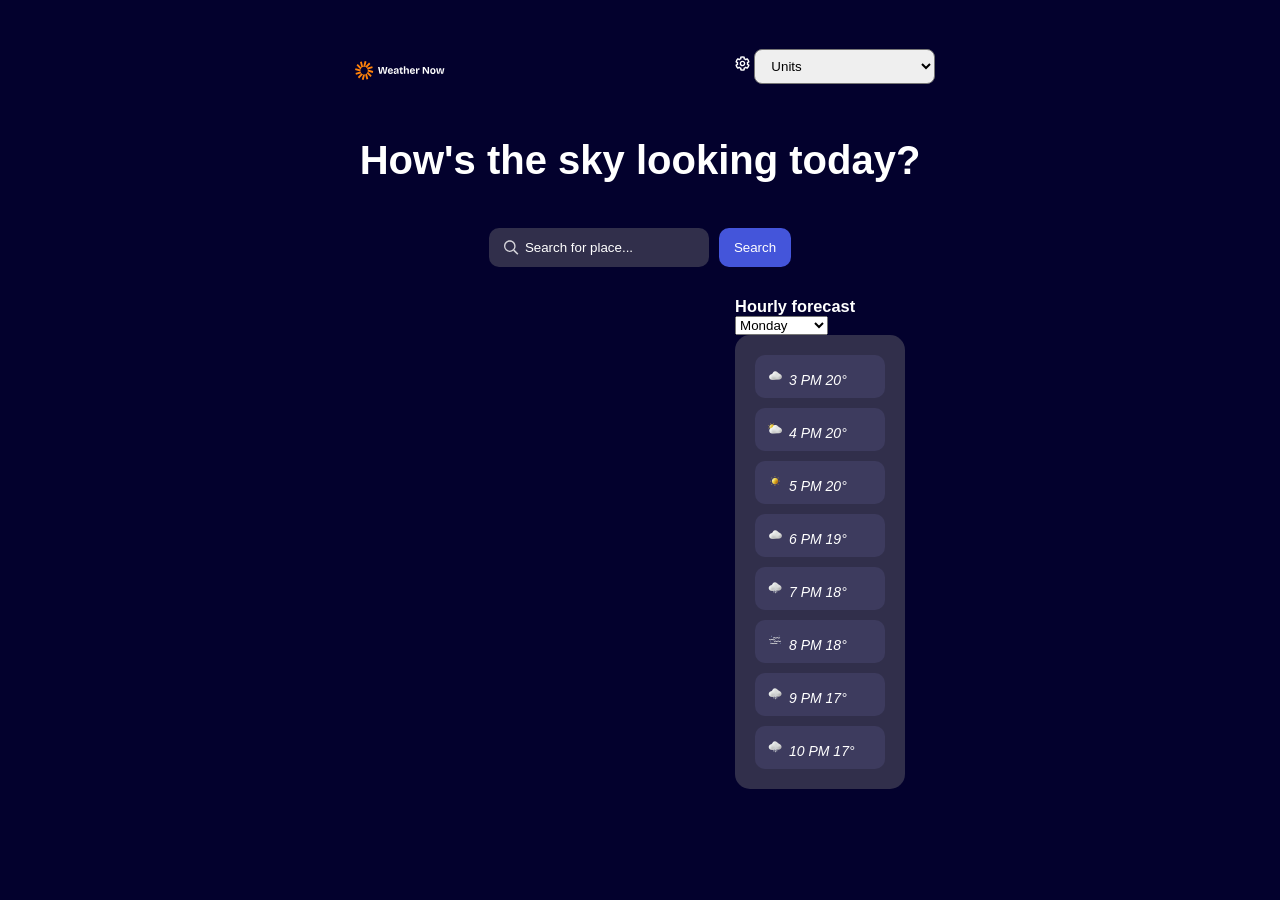
==== commit bf7f629e: "connection to API" ====
--- a/index.html
+++ b/index.html
@@ -46,9 +46,10 @@
           </select>
         </div>
       </header>
-      <section class="search-section">
-        <h1>How's the sky looking today?</h1>
-        <div class="search-field">
+
+      <h1 class="text-header">How's the sky looking today?</h1>
+      <div class="search-field">
+        <form class="search-form">
           <label class="label">
             <img
               class="icon-search"
@@ -56,138 +57,21 @@
               width="15"
               alt="search"
             />
-            <input type="text" placeholder="Search for place..." />
+            <input
+              class="search-input"
+              type="text"
+              placeholder="Search for place..."
+            />
           </label>
-          <button>Search</button>
-        </div>
-      </section>
+          <button type="submit">Search</button>
+        </form>
+      </div>
+
       <div class="content">
         <div class="left">
-          <div class="main-card">
-            <div class="weather-info">
-              <h2>Berlin, Germany</h2>
-              <p>Tuesday, Aug 5</p>
-            </div>
-            <div class="temperature-mobile">
-              <img
-                src="./assets/images/icon-sunny.webp"
-                alt="tue"
-                width="80px"
-                height="80px"
-              />
-              <span>68°</span>
-            </div>
-            <div class="temperature">
-              <img
-                src="./assets/images/icon-sunny.webp"
-                alt="tue"
-                width="80px"
-                height="80px"
-              />
-              <span>20°</span>
-            </div>
-          </div>
-          <div class="stat-card">
-            <div class="stat">
-              <p>Feels like</p>
-              <span>18°</span>
-            </div>
-            <div class="stat">
-              <p>Humidity</p>
-              <span>46%</span>
-            </div>
-            <div class="stat">
-              <p>Wind</p>
-              <span>14km/h</span>
-            </div>
-            <div class="stat">
-              <p>Precipitation</p>
-              <span>0mm</span>
-            </div>
-          </div>
-          <section class="daily">
-            <h3>Daily forecast</h3>
-            <ul class="daily-card">
-              <li class="dayly-days">
-                <p class="text-daily">Tue</p>
-                <img
-                  class="picture-daily"
-                  src="./assets/images/icon-rain.webp"
-                  alt="tue"
-                  width="40px"
-                  height="40px"
-                />
-                <span class="text-daily">20°</span>
-                <span class="text-daily">14°</span>
-              </li>
-              <li class="dayly-days">
-                <p>Wed</p>
-                <img
-                  src="./assets/images/icon-drizzle.webp"
-                  alt="tue"
-                  width="30px"
-                  height="30px"
-                />
-                <span>21°</span>
-                <span>15°</span>
-              </li>
-              <li class="dayly-days">
-                <p>Thu</p>
-                <img
-                  src="./assets/images/icon-sunny.webp"
-                  alt="tue"
-                  width="30px"
-                  height="30px"
-                />
-                <span>24°</span>
-                <span>14°</span>
-              </li>
-              <li class="dayly-days">
-                <p>Fri</p>
-                <img
-                  src="./assets/images/icon-partly-cloudy.webp"
-                  alt="tue"
-                  width="30px"
-                  height="30px"
-                />
-                <span>25°</span>
-                <span>13°</span>
-              </li>
-              <li class="dayly-days">
-                <p>Sat</p>
-                <img
-                  src="./assets/images/icon-storm.webp"
-                  alt="tue"
-                  width="30px"
-                  height="30px"
-                />
-                <span>21°</span>
-                <span>15°</span>
-              </li>
-              <li class="dayly-days">
-                <p>Sun</p>
-                <img
-                  src="./assets/images/icon-snow.webp"
-                  alt="tue"
-                  width="30px"
-                  height="30px"
-                />
-                <span>25°</span>
-                <span>16°</span>
-              </li>
-              <li class="dayly-days">
-                <p>Mon</p>
-                <img
-                  src="./assets/images/icon-fog.webp"
-                  alt="tue"
-                  width="30px"
-                  height="30px"
-                />
-                <span>24°</span>
-                <span>15°</span>
-              </li>
-            </ul>
-          </section>
+          <div class="weather-info temperature"></div>
+
+          <div class="stat-card"></div>
         </div>
         <div class="right">
           <h3>Hourly forecast</h3>
@@ -287,5 +171,6 @@
       </div>
     </div>
     <!-- Insert hourly forecast for the selected day here -->
+    <script src="./code.js" type="module"></script>
   </body>
 </html>
--- a/style.css
+++ b/style.css
@@ -30,6 +30,7 @@
 
 span {
   color: white;
+  font-style: italic;
 }
 
 input {
@@ -51,16 +52,19 @@
   padding: 12px 15px 12px 15px;
 }
 
-h1 {
+button:hover {
+  background-color: hsl(248, 70%, 36%);
+}
+
+.text-header{
   text-align: center;
   padding: 15px;
   margin-top: 30px;
   margin-bottom: 30px;
-}
-
-h3 {
-  padding: 15px;
-}
+  font-size: 40px;
+}
+
+
 
 p {
   font-size: 14px;
@@ -83,6 +87,7 @@
 .logo {
   margin: 20px 10px 10px 10px;
 }
+
 
 .label {
   background-color: var(--primary-card-right);
@@ -91,46 +96,34 @@
   display: flex;
   align-items: center;
   gap: 6px;
-}
-.units select {
-  padding: 8px 12px;
-  border-radius: 8px;
-}
-
-.stat {
-  padding: 15px;
-  background-color: var(--primary-background-section);
-}
-
-.card-hourly {
-  background-color: var(--primary-card-hourly);
-  padding: 10px;
-  margin: 10px;
-  border-radius: 10px;
-}
-
-.content {
-  margin-left: 15px;
-  margin-right: 15px;
-  margin: 30px;
-}
-
-.search-section {
-  display: flex;
-  flex-direction: column;
-  align-items: center;
-}
+  width: 80%;
+  width: auto;
+}
+
+/* .search-section {
+  display: flex;
+  flex-direction: column;
+  align-items: center;
+} */
 
 .search-field {
-  display: flex;
+  /* display: flex;
+  flex-direction: column;
+  gap: 10px;
+  width: 90%; */
+}
+.search-form{
+   display: flex;
   flex-direction: column;
   gap: 10px;
   width: 90%;
 }
 
 @media screen and (min-width: 768px) {
-  .search-field {
+  .search-form{
     flex-direction: row;
+    justify-content: center;
+    margin: auto;
     gap: 10px;
     width: 35%;
   }
@@ -146,124 +139,63 @@
   }
 }
 
-@media screen and (min-width: 768px) {
-  .content {
-    display: grid;
-    grid-template-columns: 2fr 1fr;
-    gap: 20px;
-  }
-}
-
-.stat-card {
-  display: grid;
-  grid-template-columns: repeat(2, 1fr);
-  gap: 10px;
-  margin: 0;
-  padding: 25px 15px 25px 15px;
-}
-
-.stat {
-  border-radius: 10px;
-}
-
-@media screen and (min-width: 768px) {
-  .stat-card {
-    display: grid;
-    grid-template-columns: repeat(4, 1fr);
-    gap: 10px;
-  }
-}
-
-@media screen and (min-width: 768px) {
-  .daily-card {
-    display: flex;
-    gap: 20px;
-  }
-}
-
-.daily-card {
-  margin: 15px;
-  display: grid;
-  grid-template-columns: repeat(3, 1fr);
-  gap: 10px;
-}
-
-.dayly-days {
-  background-color: var(--primary-background-section);
-  border-radius: 10px;
-  padding: 15px 15px 15px 15px;
-}
-
-.text-daily {
+
+
+.weather-left {
   text-align: center;
   margin-bottom: 10px;
 }
 
-.picture-daily {
-  margin-bottom: 10px;
-}
-
-@media screen and (min-width: 768px) {
-  .daily-card {
-    display: flex;
-    gap: 10px;
-  }
-}
-
-.main-card {
-  background-image: url(./assets/images/bg-today-small.svg);
-  padding: 15px;
-  border-radius: 20px;
-}
-
-@media screen and (min-width: 768px) {
-  .main-card {
-    background-image: url(./assets/images/bg-today-large.svg);
-    padding: 30px;
-    border-radius: 20px;
-    display: flex;
-    justify-content: space-between;
-  }
-}
-
-.weather-info {
-  text-align: center;
-  margin-bottom: 20px;
-  padding: 15px;
-}
-
-.temperature-mobile {
+.weather-right {
   display: flex;
   justify-content: center;
   align-items: center;
   gap: 30px;
   font-size: 50px;
-  font-weight: 700;
+  font-weight: 600;
   font-style: italic;
-}
-
-@media screen and (min-width: 768px) {
-  .temperature-mobile {
-    display: none;
-  }
-}
-
-@media screen and (min-width: 768px) {
-  .temperature {
-    display: flex;
-    justify-content: center;
-    align-items: center;
-    font-size: 55px;
-    font-weight: 600;
-    font-style: italic;
-  }
-}
-
-@media screen and (max-width: 765px) {
-  .temperature {
-    display: none;
-  }
-}
+  margin-bottom: 15px;
+}
+
+.weather-info {
+ 
+}
+
+.temperature {
+ display: flex;
+  flex-direction: column;
+  justify-content: center;
+  align-items: center;
+  font-size: 14px;
+  font-weight: 600;
+}
+
+.weather-card{
+ background-image: url(./assets/images/bg-today-small.svg);
+ width: 100%;
+  border-radius: 20px;
+}
+
+
+@media screen and (min-width: 768px) {
+
+  .weather-card{
+  background-image: url(./assets/images/bg-today-large.svg);
+  }
+}
+
+
+.city{
+  margin-top: 30px;
+  margin-bottom: 12px;
+  padding: 5px;
+}
+
+.date{
+  font-weight: 400;
+}
+
+
 
 .hourly {
   background-color: var(--primary-card-right);
@@ -271,3 +203,90 @@
   border-radius: 15px;
   margin-bottom: 40px;
 }
+
+.units select {
+  padding: 8px 12px;
+  border-radius: 8px;
+}
+
+.stat {
+  padding: 15px;
+  background-color: var(--primary-background-section);
+}
+
+.card-hourly {
+  background-color: var(--primary-card-hourly);
+  padding: 10px;
+  margin: 10px;
+  border-radius: 10px;
+}
+
+.content {
+  margin-left: 15px;
+  margin-right: 15px;
+  margin: 30px;
+}
+
+@media screen and (min-width: 768px) {
+  .content {
+    display: grid;
+    grid-template-columns: 2fr 1fr;
+    gap: 20px;
+  }
+}
+
+.stat-card {
+  display: grid;
+  grid-template-columns: repeat(2, 1fr);
+  gap: 10px;
+  margin: 0;
+  padding: 25px 15px 25px 15px;
+}
+
+.stat {
+  border-radius: 10px;
+}
+
+@media screen and (min-width: 768px) {
+  .stat-card {
+    display: grid;
+    grid-template-columns: repeat(4, 1fr);
+    gap: 10px;
+  }
+}
+
+@media screen and (min-width: 768px) {
+  .daily-card {
+    display: flex;
+    gap: 20px;
+  }
+}
+
+.daily-card {
+  margin: 15px;
+  display: grid;
+  grid-template-columns: repeat(3, 1fr);
+  gap: 10px;
+}
+
+.daily-days {
+  background-color: var(--primary-background-section);
+  border-radius: 10px;
+  padding: 15px 15px 15px 15px;
+}
+
+.text-daily {
+  text-align: center;
+  /* margin-bottom: 10px; */
+}
+
+.picture-daily {
+  margin-bottom: 10px;
+}
+
+@media screen and (min-width: 768px) {
+  .daily-card {
+    display: flex;
+    gap: 10px;
+  }
+}
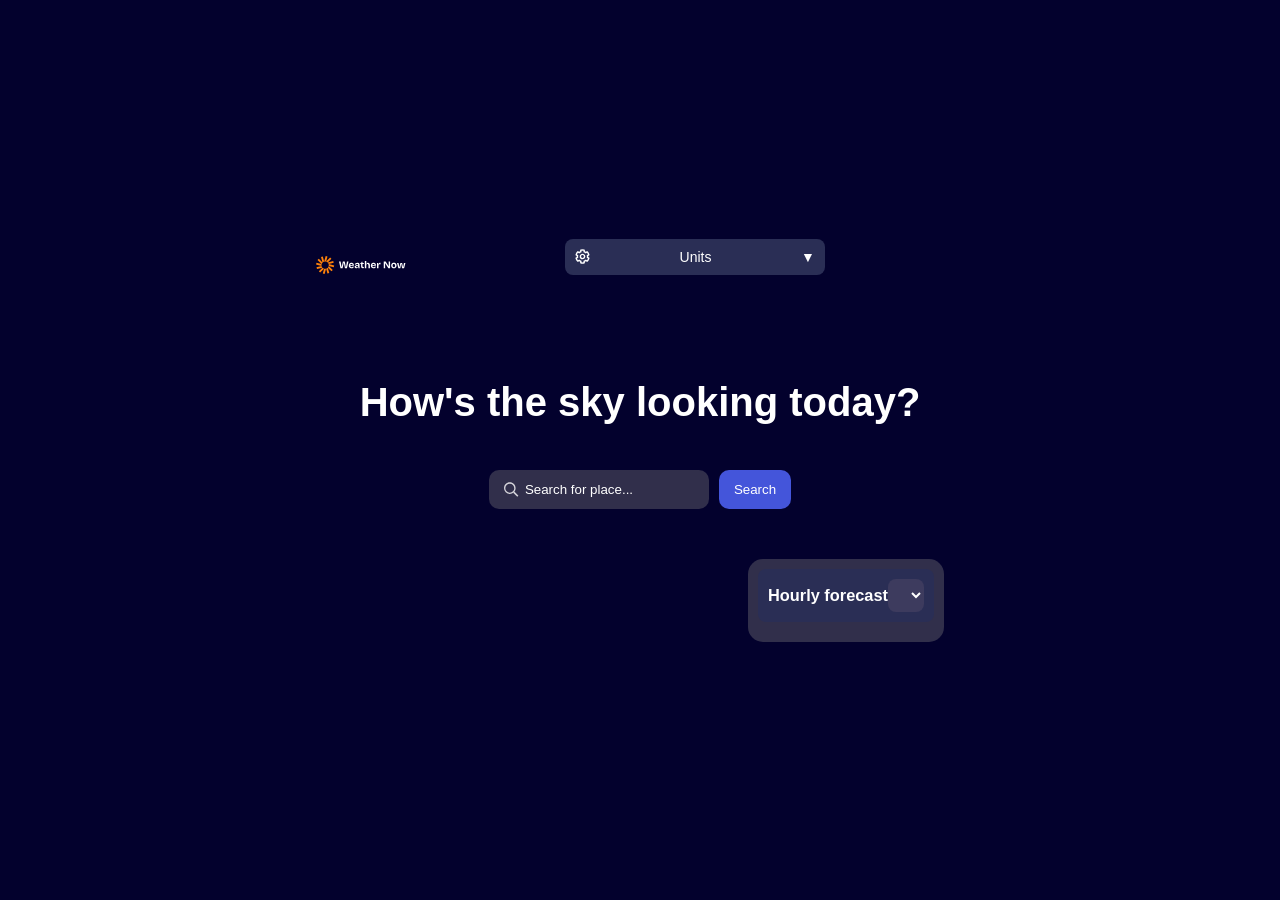
==== commit cf38bcc2: "create hourly forecast" ====
--- a/index.html
+++ b/index.html
@@ -24,27 +24,58 @@
             height=""
           />
         </div>
-        <!-- <label for="select">Units</label> -->
-        <div class="units">
-          <img
-            class="icon-units"
-            src="./assets/images/icon-units.svg"
-            alt="logo"
-            width="15px"
-            height="15px"
-          />
-          <label for="select"></label>
-          <select id="select">
-            <option value="">Units</option>
-            <option value="">Temperature</option>
-            <option value="">Celsius (°C)</option>
-            <option value="">Fahrenheit (°F)</option>
-            <option value="">Wind Speed km/h mph</option>
-            <option value="">Precipitation</option>
-            <option value="">Millimeters (mm)</option>
-            <option value="">Inches (in)</option>
-          </select>
-        </div>
+       
+<div class="container">
+  <!-- hidden checkbox -->
+  <input type="checkbox" id="toggle">
+
+  <!-- label controls checkbox -->
+  <label for="toggle" class="header">
+    
+     <img class="icon-units"
+     src="./assets/images/icon-units.svg"
+     alt="units"
+     width="15px"
+     height="15px"
+     />
+<span>Units</span>
+    <span class="arrow">▼</span>
+  </label>
+
+  <!-- dropdown -->
+  <div class="dropdown">
+    <div class="button">Switch to Imperial</div>
+<div>Temperature</div>
+    <div class="option selected" data-type="temp" data-value="c">
+  Celsius (°C) <span class="check">✔</span>
+</div>
+
+<div class="option" data-type="temp" data-value="f">
+  Fahrenheit (°F)
+</div>
+
+<div>Wind speed</div>
+<div class="option selected" data-type="wind" data-value="kmh">
+  km/h <span class="check">✔</span>
+</div>
+
+<div class="option" data-type="wind" data-value="mph">
+  mph
+</div>
+
+<div>Precipitation</div>
+<div class="option selected" data-type="rain" data-value="mm">
+  Millimeters (mm) <span class="check">✔</span>
+</div>
+
+<div class="option" data-type="rain" data-value="inch">
+  Inches (in)
+</div>
+
+  </div>
+</div>
+
+       
       </header>
 
       <h1 class="text-header">How's the sky looking today?</h1>
@@ -57,11 +88,14 @@
               width="15"
               alt="search"
             />
-            <input
-              class="search-input"
-              type="text"
-              placeholder="Search for place..."
-            />
+            <!-- <div class="search-box"> -->
+              <input
+                class="search-input"
+                type="text"
+                placeholder="Search for place..."
+              />
+                <!-- <ul class="options"></ul> -->
+            <!-- </div> -->
           </label>
           <button type="submit">Search</button>
         </form>
@@ -71,105 +105,22 @@
         <div class="left">
           <div class="weather-info temperature"></div>
 
-          <div class="stat-card"></div>
+          <!-- <div class="stat-card"></div> -->
         </div>
-        <div class="right">
-          <h3>Hourly forecast</h3>
 
-          <select id="select">
-            <option value="">Monday</option>
-            <option value="">Tuesday</option>
-            <option value="">Wednesday</option>
-            <option value="">Thursday</option>
-            <option value="">Friday</option>
-            <option value="">Suturday</option>
-            <option value="">Sunday</option>
-          </select>
-          <ul class="hourly">
-            <li class="card-hourly">
-              <img
-                src="./assets/images/icon-overcast.webp"
-                alt="tue"
-                width="20px"
-                height="20px"
-              />
-              <span>3 PM</span>
-              <span>20°</span>
-            </li>
-            <li class="card-hourly">
-              <img
-                src="./assets/images/icon-partly-cloudy.webp"
-                alt="tue"
-                width="20px"
-                height="20px"
-              />
-              <span>4 PM</span>
-              <span>20°</span>
-            </li>
-            <li class="card-hourly">
-              <img
-                src="./assets/images/icon-sunny.webp"
-                alt="tue"
-                width="20px"
-                height="20px"
-              />
-              <span>5 PM</span>
-              <span>20°</span>
-            </li>
-            <li class="card-hourly">
-              <img
-                src="./assets/images/icon-overcast.webp"
-                alt="tue"
-                width="20px"
-                height="20px"
-              />
-              <span>6 PM</span>
-              <span>19°</span>
-            </li>
-            <li class="card-hourly">
-              <img
-                src="./assets/images/icon-snow.webp"
-                alt="tue"
-                width="20px"
-                height="20px"
-              />
-              <span>7 PM</span>
-              <span>18°</span>
-            </li>
-            <li class="card-hourly">
-              <img
-                src="./assets/images/icon-fog.webp"
-                alt="tue"
-                width="20px"
-                height="20px"
-              />
-              <span>8 PM</span>
-              <span>18°</span>
-            </li>
-            <li class="card-hourly">
-              <img
-                src="./assets/images/icon-snow.webp"
-                alt="tue"
-                width="20px"
-                height="20px"
-              />
-              <span>9 PM</span>
-              <span>17°</span>
-            </li>
-            <li class="card-hourly">
-              <img
-                src="./assets/images/icon-snow.webp"
-                alt="tue"
-                width="20px"
-                height="20px"
-              />
-              <span>10 PM</span>
-              <span>17°</span>
-            </li>
-          </ul>
-        </div>
-      </div>
-    </div>
+         
+            <div class="hourly">
+              <div class="header">
+                <h3>Hourly forecast</h3>
+                <select class="day-select"></select>
+              </div>
+            
+            <div class="hourly-list"></div>
+          </div>
+
+</div>
+
+
     <!-- Insert hourly forecast for the selected day here -->
     <script src="./code.js" type="module"></script>
   </body>
--- a/style.css
+++ b/style.css
@@ -28,9 +28,11 @@
   list-style-type: none;
 }
 
+
+
 span {
   color: white;
-  font-style: italic;
+  /* font-style: italic; */
 }
 
 input {
@@ -80,6 +82,7 @@
 .left {
   margin: 25px auto 25px auto;
 }
+
 .app {
   max-width: 1100px;
 }
@@ -100,18 +103,6 @@
   width: auto;
 }
 
-/* .search-section {
-  display: flex;
-  flex-direction: column;
-  align-items: center;
-} */
-
-.search-field {
-  /* display: flex;
-  flex-direction: column;
-  gap: 10px;
-  width: 90%; */
-}
 .search-form{
    display: flex;
   flex-direction: column;
@@ -157,9 +148,7 @@
   margin-bottom: 15px;
 }
 
-.weather-info {
- 
-}
+
 
 .temperature {
  display: flex;
@@ -195,30 +184,43 @@
   font-weight: 400;
 }
 
-
-
 .hourly {
+  margin-top: 20px;
   background-color: var(--primary-card-right);
   padding: 10px;
   border-radius: 15px;
   margin-bottom: 40px;
 }
 
+.day-select{
+padding: 8px;
+background-color: hsl(243, 23%, 30%);
+border-radius: 8px;
+border: none;
+color:  hsl(0, 0%, 100%);
+  }
+
+.header{
+  display: flex;
+  justify-content: space-between;
+  align-items: center;
+  padding: 12px;
+  margin-bottom: 10px;
+}
+
 .units select {
   padding: 8px 12px;
   border-radius: 8px;
 }
 
-.stat {
-  padding: 15px;
-  background-color: var(--primary-background-section);
-}
-
-.card-hourly {
-  background-color: var(--primary-card-hourly);
+.hour-card {
+  display: flex;
+  /* justify-content: space-around; */
+  align-items: center;
+  background:var(--primary-card-hourly);
   padding: 10px;
-  margin: 10px;
-  border-radius: 10px;
+  border-radius: 10px;
+  margin-bottom: 12px;
 }
 
 .content {
@@ -238,13 +240,24 @@
 .stat-card {
   display: grid;
   grid-template-columns: repeat(2, 1fr);
-  gap: 10px;
-  margin: 0;
-  padding: 25px 15px 25px 15px;
+
+  /* padding: 25px 15px 25px 15px; */
+  margin: 35px 15px 25px 15px;
+  width: 100%;
+  height: 95px;
 }
 
 .stat {
-  border-radius: 10px;
+  display: flex;
+  flex-direction: column;
+  justify-content:space-between;
+  align-items:center;
+  padding: 15px;
+  background-color: var(--primary-background-section);
+  border-radius: 10px;
+  border-style: solid;
+  border-color:  hsl(243, 23%, 30%);
+  border-width: 0.2px;
 }
 
 @media screen and (min-width: 768px) {
@@ -255,6 +268,10 @@
   }
 }
 
+.daily{
+  width: 100%;
+}
+
 @media screen and (min-width: 768px) {
   .daily-card {
     display: flex;
@@ -266,11 +283,15 @@
   margin: 15px;
   display: grid;
   grid-template-columns: repeat(3, 1fr);
-  gap: 10px;
+
+  /* width: 100%; */
 }
 
 .daily-days {
   background-color: var(--primary-background-section);
+  border-style: solid;
+  border-color:  hsl(243, 23%, 30%);
+  border-width: 0.5px;
   border-radius: 10px;
   padding: 15px 15px 15px 15px;
 }
@@ -289,4 +310,85 @@
     display: flex;
     gap: 10px;
   }
-}+}
+
+
+.container {
+    width: 260px;
+    margin: 50px auto;
+    color: white;
+  }
+
+  /* hide checkbox */
+  #toggle {
+    display: none;
+  }
+
+  .header {
+    display: flex;
+    justify-content: space-between;
+    align-items: center;
+    background: #2a2e55;
+    padding: 10px;
+    border-radius: 8px;
+    cursor: pointer;
+  }
+
+  .arrow {
+    transition: transform 0.3s;
+  }
+
+  /* dropdown */
+  .dropdown {
+    background: #1c1f3a;
+    border-radius: 12px;
+    padding: 12px;
+    margin-top: 8px;
+    display: none;
+    box-shadow: 0 8px 20px rgba(0,0,0,0.4);
+  }
+
+  /* show when checked */
+  #toggle:checked ~ .dropdown {
+    display: block;
+  }
+
+  /* rotate arrow when open */
+  #toggle:checked + label .arrow {
+    transform: rotate(180deg);
+  }
+
+  .button {
+    margin-top: 10px;
+    background: #3a3f70;
+    padding: 10px;
+    border-radius: 8px;
+    text-align: center;
+    cursor: pointer;
+  }
+
+  .section-units {
+    margin-top: 15px;
+  }
+
+  .section-title {
+    font-size: 12px;
+    color: #aaa;
+    margin-bottom: 5px;
+  }
+
+  .option {
+    display: flex;
+    justify-content: space-between;
+    padding: 8px;
+    border-radius: 6px;
+    cursor: pointer;
+  }
+
+  .option:hover {
+    background: #2a2e55;
+  }
+
+  .selected {
+    background: #2a2e55;
+  }
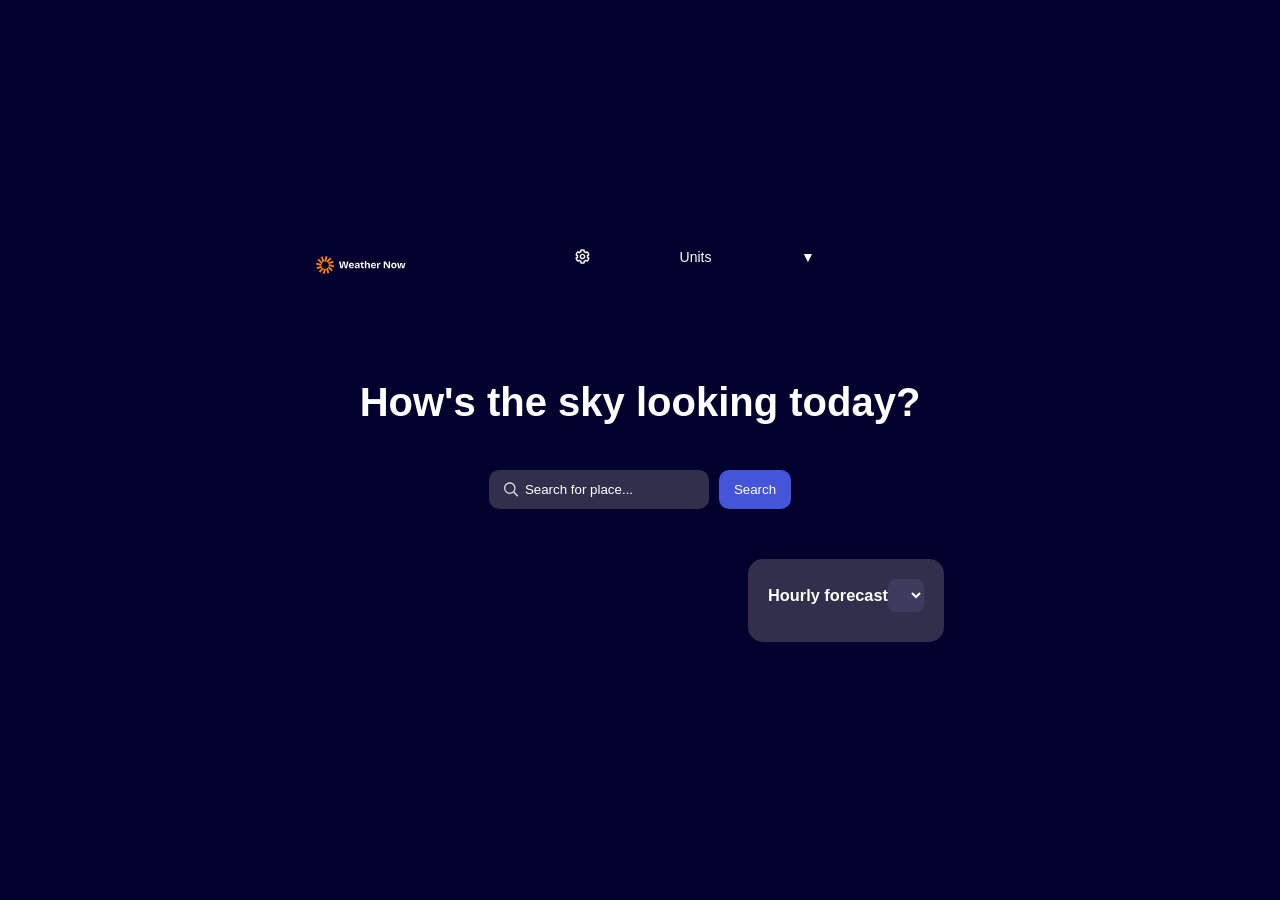
==== commit 55a3c3c4: "add:localstorage" ====
--- a/index.html
+++ b/index.html
@@ -47,7 +47,14 @@
     <div class="button">Switch to Imperial</div>
 <div>Temperature</div>
     <div class="option selected" data-type="temp" data-value="c">
-  Celsius (°C) <span class="check">✔</span>
+  Celsius (°C) <span class="check">
+     <img class="icon"
+     src="./assets/images/icon-checkmark.svg"
+     alt="checkmark"
+     width="15px"
+     height="15px"
+     />
+    ✔</span>
 </div>
 
 <div class="option" data-type="temp" data-value="f">
@@ -56,7 +63,14 @@
 
 <div>Wind speed</div>
 <div class="option selected" data-type="wind" data-value="kmh">
-  km/h <span class="check">✔</span>
+  km/h <span class="check">
+          <img class="icon"
+     src="./assets/images/icon-checkmark.svg"
+     alt="checkmark"
+     width="15px"
+     height="15px"
+     />
+    </span>
 </div>
 
 <div class="option" data-type="wind" data-value="mph">
@@ -65,7 +79,14 @@
 
 <div>Precipitation</div>
 <div class="option selected" data-type="rain" data-value="mm">
-  Millimeters (mm) <span class="check">✔</span>
+  Millimeters (mm) <span class="check">
+     <img class="icon"
+     src="./assets/images/icon-checkmark.svg"
+     alt="checkmark"
+     width="15px"
+     height="15px"
+     />
+     ✔</span>
 </div>
 
 <div class="option" data-type="rain" data-value="inch">
--- a/style.css
+++ b/style.css
@@ -32,7 +32,6 @@
 
 span {
   color: white;
-  /* font-style: italic; */
 }
 
 input {
@@ -215,7 +214,6 @@
 
 .hour-card {
   display: flex;
-  /* justify-content: space-around; */
   align-items: center;
   background:var(--primary-card-hourly);
   padding: 10px;
@@ -240,9 +238,8 @@
 .stat-card {
   display: grid;
   grid-template-columns: repeat(2, 1fr);
-
-  /* padding: 25px 15px 25px 15px; */
-  margin: 35px 15px 25px 15px;
+gap: 15px;
+  margin: 35px 15px 40px 15px;
   width: 100%;
   height: 95px;
 }
@@ -270,22 +267,30 @@
 
 .daily{
   width: 100%;
-}
-
-@media screen and (min-width: 768px) {
-  .daily-card {
-    display: flex;
-    gap: 20px;
-  }
-}
-
+  margin-top: 35px;
+}
+
+@media screen and (min-width: 768px){
+  .daily{
+ 
+  margin-top: 0;
+}
+}
 .daily-card {
   margin: 15px;
   display: grid;
+  gap: 15px;
   grid-template-columns: repeat(3, 1fr);
-
-  /* width: 100%; */
-}
+}
+
+@media screen and (min-width: 768px) {
+  .daily-card {
+    display: flex;
+    gap: 18px;
+  }
+}
+
+
 
 .daily-days {
   background-color: var(--primary-background-section);
@@ -298,7 +303,6 @@
 
 .text-daily {
   text-align: center;
-  /* margin-bottom: 10px; */
 }
 
 .picture-daily {
@@ -328,7 +332,6 @@
     display: flex;
     justify-content: space-between;
     align-items: center;
-    background: #2a2e55;
     padding: 10px;
     border-radius: 8px;
     cursor: pointer;
